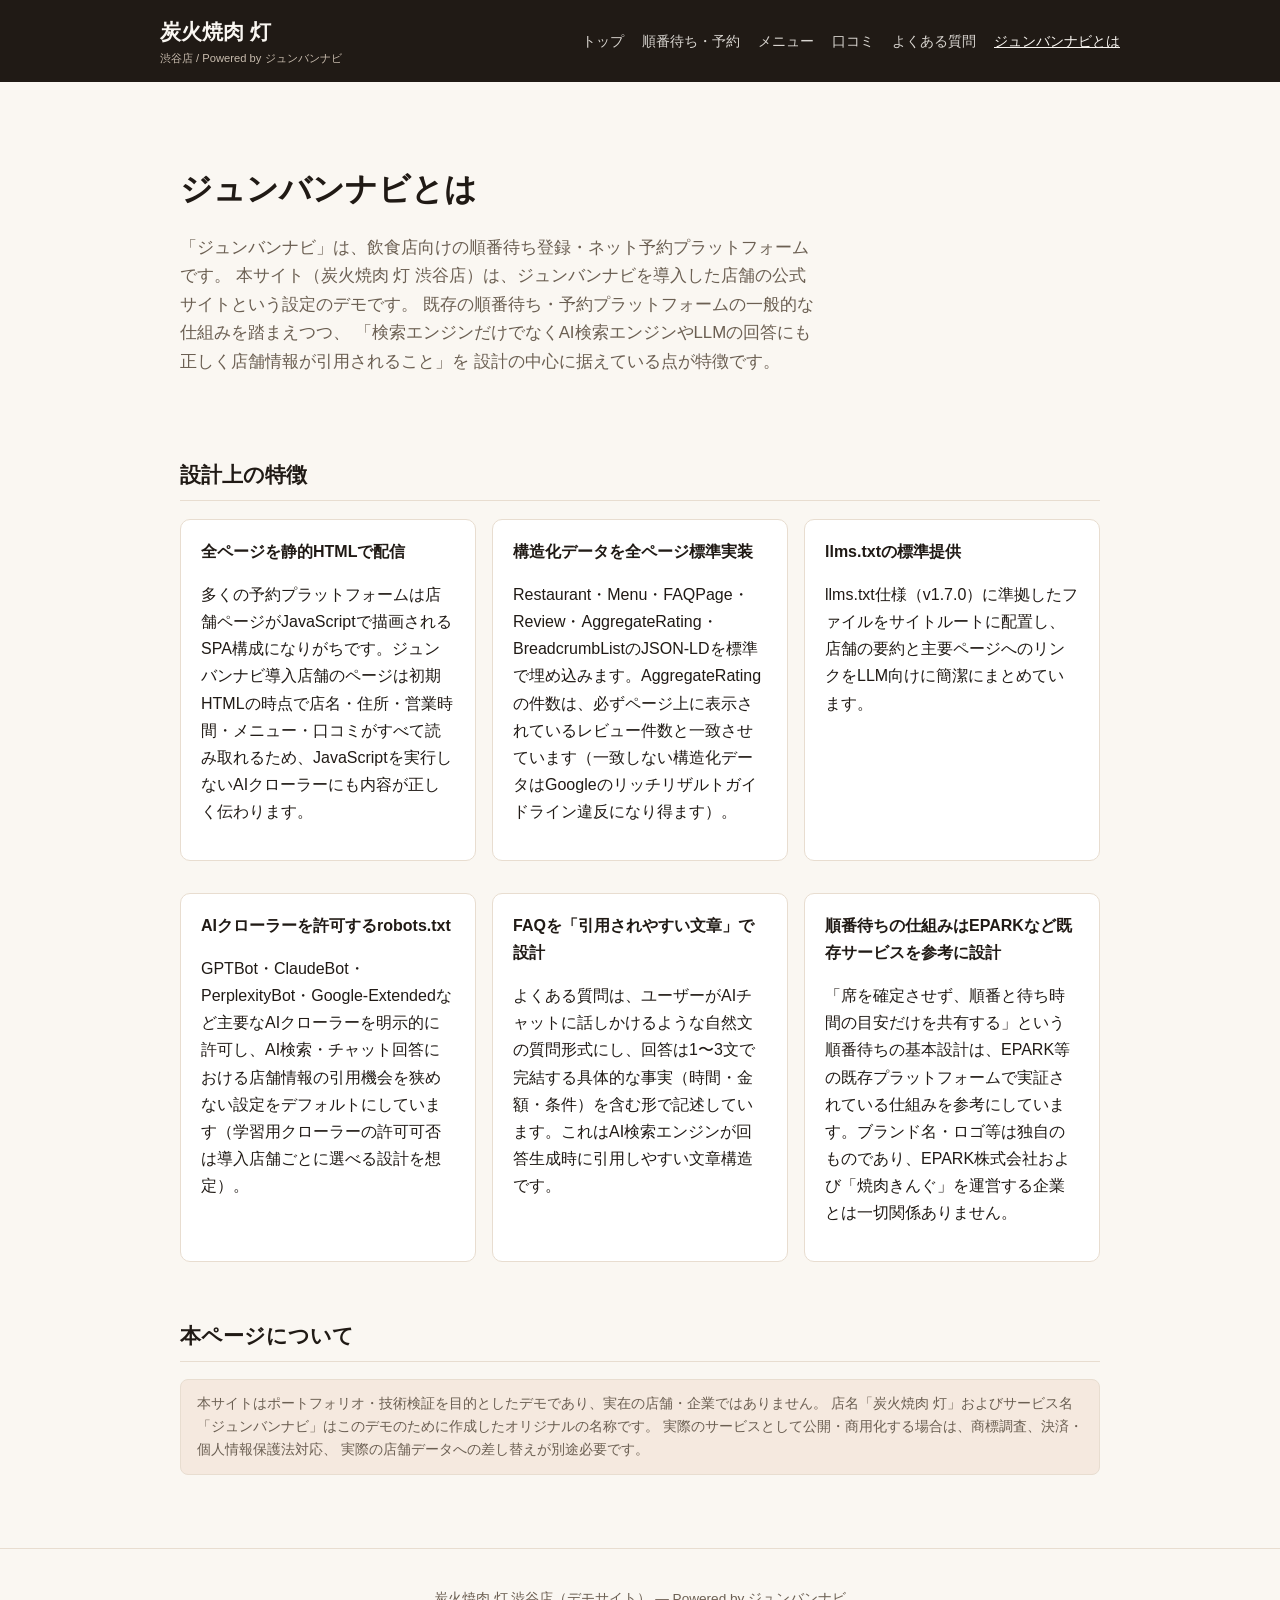
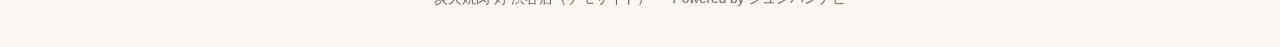
==== about-platform.html @ a7b63e20 "Initial commit: AIO/LLMO-optimized restaurant queue/reservation demo, researched from EPARK and Yaki" ====
<!DOCTYPE html>
<html lang="ja">
<head>
<meta charset="UTF-8" />
<title>ジュンバンナビとは｜飲食店向け順番待ち・予約プラットフォーム</title>
<meta name="description" content="ジュンバンナビは、順番待ち登録とネット予約をひとつにまとめた飲食店向けプラットフォームです。全ページに構造化データとllms.txtを標準実装し、Google検索だけでなくAI検索・LLMの回答にも店舗情報が正しく引用されることを重視しています。" />
<meta name="viewport" content="width=device-width, initial-scale=1" />
<link rel="canonical" href="https://example.com/king-epark-neo/about-platform.html" />
<link rel="stylesheet" href="assets/style.css" />
<script type="application/ld+json">
{
  "@context": "https://schema.org",
  "@type": "SoftwareApplication",
  "name": "ジュンバンナビ",
  "applicationCategory": "BusinessApplication",
  "operatingSystem": "Web",
  "description": "飲食店向けの順番待ち登録・ネット予約プラットフォーム。導入店舗のWebサイトに構造化データとllms.txtを標準実装し、検索エンジンとAI検索の両方からの発見性を高める。",
  "offers": {
    "@type": "Offer",
    "priceCurrency": "JPY",
    "price": "0",
    "description": "デモ版のため料金体系は未定（本ページはポートフォリオ用の概念実証です）"
  }
}
</script>
</head>
<body>
<header class="site-header">
  <div class="header-inner">
    <a class="brand" href="index.html">炭火焼肉 灯<span class="sub">渋谷店 / Powered by ジュンバンナビ</span></a>
    <nav class="main-nav">
      <a href="index.html">トップ</a>
      <a href="reserve.html">順番待ち・予約</a>
      <a href="menu.html">メニュー</a>
      <a href="reviews.html">口コミ</a>
      <a href="faq.html">よくある質問</a>
      <a href="about-platform.html" class="active">ジュンバンナビとは</a>
    </nav>
  </div>
</header>

<main>
  <section class="hero">
    <h1>ジュンバンナビとは</h1>
    <p class="lead">
      「ジュンバンナビ」は、飲食店向けの順番待ち登録・ネット予約プラットフォームです。
      本サイト（炭火焼肉 灯 渋谷店）は、ジュンバンナビを導入した店舗の公式サイトという設定のデモです。
      既存の順番待ち・予約プラットフォームの一般的な仕組みを踏まえつつ、
      「検索エンジンだけでなくAI検索エンジンやLLMの回答にも正しく店舗情報が引用されること」を
      設計の中心に据えている点が特徴です。
    </p>
  </section>

  <section id="differentiators">
    <h2>設計上の特徴</h2>
    <div class="card-grid">
      <div class="card">
        <strong>全ページを静的HTMLで配信</strong>
        <p>多くの予約プラットフォームは店舗ページがJavaScriptで描画されるSPA構成になりがちです。ジュンバンナビ導入店舗のページは初期HTMLの時点で店名・住所・営業時間・メニュー・口コミがすべて読み取れるため、JavaScriptを実行しないAIクローラーにも内容が正しく伝わります。</p>
      </div>
      <div class="card">
        <strong>構造化データを全ページ標準実装</strong>
        <p>Restaurant・Menu・FAQPage・Review・AggregateRating・BreadcrumbListのJSON-LDを標準で埋め込みます。AggregateRatingの件数は、必ずページ上に表示されているレビュー件数と一致させています（一致しない構造化データはGoogleのリッチリザルトガイドライン違反になり得ます）。</p>
      </div>
      <div class="card">
        <strong>llms.txtの標準提供</strong>
        <p>llms.txt仕様（v1.7.0）に準拠したファイルをサイトルートに配置し、店舗の要約と主要ページへのリンクをLLM向けに簡潔にまとめています。</p>
      </div>
      <div class="card">
        <strong>AIクローラーを許可するrobots.txt</strong>
        <p>GPTBot・ClaudeBot・PerplexityBot・Google-Extendedなど主要なAIクローラーを明示的に許可し、AI検索・チャット回答における店舗情報の引用機会を狭めない設定をデフォルトにしています（学習用クローラーの許可可否は導入店舗ごとに選べる設計を想定）。</p>
      </div>
      <div class="card">
        <strong>FAQを「引用されやすい文章」で設計</strong>
        <p>よくある質問は、ユーザーがAIチャットに話しかけるような自然文の質問形式にし、回答は1〜3文で完結する具体的な事実（時間・金額・条件）を含む形で記述しています。これはAI検索エンジンが回答生成時に引用しやすい文章構造です。</p>
      </div>
      <div class="card">
        <strong>順番待ちの仕組みはEPARKなど既存サービスを参考に設計</strong>
        <p>「席を確定させず、順番と待ち時間の目安だけを共有する」という順番待ちの基本設計は、EPARK等の既存プラットフォームで実証されている仕組みを参考にしています。ブランド名・ロゴ等は独自のものであり、EPARK株式会社および「焼肉きんぐ」を運営する企業とは一切関係ありません。</p>
      </div>
    </div>
  </section>

  <section id="disclaimer">
    <h2>本ページについて</h2>
    <p class="notice">
      本サイトはポートフォリオ・技術検証を目的としたデモであり、実在の店舗・企業ではありません。
      店名「炭火焼肉 灯」およびサービス名「ジュンバンナビ」はこのデモのために作成したオリジナルの名称です。
      実際のサービスとして公開・商用化する場合は、商標調査、決済・個人情報保護法対応、
      実際の店舗データへの差し替えが別途必要です。
    </p>
  </section>
</main>

<footer class="site-footer">
  <p>炭火焼肉 灯 渋谷店（デモサイト） — Powered by ジュンバンナビ</p>
</footer>

<script src="assets/app.js"></script>
</body>
</html>
---- assets/style.css ----
:root {
  color-scheme: light dark;
  --bg: #faf7f2;
  --fg: #201a15;
  --card-bg: #ffffff;
  --border: #e8ddd0;
  --accent: #c2410c;
  --accent-dark: #9a3412;
  --muted: #6b5f52;
  --header-bg: #201a15;
  --header-fg: #faf7f2;
}

@media (prefers-color-scheme: dark) {
  :root {
    --bg: #161311;
    --fg: #f2ece4;
    --card-bg: #211c18;
    --border: #3a322b;
    --muted: #b8ab9c;
    --header-bg: #0e0c0a;
    --header-fg: #f2ece4;
  }
}

* {
  box-sizing: border-box;
}

body {
  margin: 0;
  font-family: -apple-system, BlinkMacSystemFont, "Segoe UI", "Hiragino Kaku Gothic ProN", "Yu Gothic", sans-serif;
  background: var(--bg);
  color: var(--fg);
  line-height: 1.7;
}

a {
  color: var(--accent);
}

.site-header {
  background: var(--header-bg);
  color: var(--header-fg);
  padding: 14px 20px;
}

.site-header .header-inner {
  max-width: 960px;
  margin: 0 auto;
  display: flex;
  align-items: center;
  justify-content: space-between;
  flex-wrap: wrap;
  gap: 10px;
}

.brand {
  font-size: 1.3rem;
  font-weight: 700;
  color: var(--header-fg);
  text-decoration: none;
}

.brand .sub {
  display: block;
  font-size: 0.7rem;
  font-weight: 400;
  color: #c8bcae;
}

nav.main-nav {
  display: flex;
  gap: 18px;
  flex-wrap: wrap;
}

nav.main-nav a {
  color: var(--header-fg);
  text-decoration: none;
  font-size: 0.9rem;
  opacity: 0.85;
}

nav.main-nav a:hover,
nav.main-nav a.active {
  opacity: 1;
  text-decoration: underline;
}

main {
  max-width: 960px;
  margin: 0 auto;
  padding: 0 20px 60px;
}

.hero {
  padding: 40px 0 24px;
}

.hero h1 {
  font-size: 2rem;
  margin: 0 0 8px;
}

.hero .lead {
  color: var(--muted);
  font-size: 1.05rem;
  max-width: 640px;
}

.cta-row {
  display: flex;
  gap: 12px;
  margin-top: 20px;
  flex-wrap: wrap;
}

.btn {
  display: inline-block;
  padding: 12px 24px;
  border-radius: 8px;
  text-decoration: none;
  font-weight: 600;
  font-size: 0.95rem;
}

.btn-primary {
  background: var(--accent);
  color: #fff;
}

.btn-primary:hover {
  background: var(--accent-dark);
}

.btn-secondary {
  background: transparent;
  color: var(--fg);
  border: 1px solid var(--border);
}

section {
  margin-top: 40px;
}

h2 {
  font-size: 1.3rem;
  border-bottom: 1px solid var(--border);
  padding-bottom: 8px;
}

.card {
  background: var(--card-bg);
  border: 1px solid var(--border);
  border-radius: 10px;
  padding: 18px 20px;
  margin-bottom: 16px;
}

.card-grid {
  display: grid;
  grid-template-columns: repeat(auto-fit, minmax(220px, 1fr));
  gap: 16px;
}

.wait-status {
  display: flex;
  align-items: center;
  gap: 16px;
  flex-wrap: wrap;
}

.wait-status .wait-number {
  font-size: 2.4rem;
  font-weight: 700;
  color: var(--accent);
}

.wait-status .wait-label {
  color: var(--muted);
  font-size: 0.9rem;
}

table {
  width: 100%;
  border-collapse: collapse;
  font-size: 0.92rem;
}

th,
td {
  text-align: left;
  padding: 10px 8px;
  border-bottom: 1px solid var(--border);
}

.badge {
  display: inline-block;
  background: rgba(194, 65, 12, 0.12);
  color: var(--accent);
  border-radius: 999px;
  padding: 2px 10px;
  font-size: 0.75rem;
}

.faq-item {
  margin-bottom: 20px;
}

.faq-item h3 {
  font-size: 1.02rem;
  margin-bottom: 6px;
}

.faq-item p {
  margin: 0;
  color: var(--fg);
}

.review-card .stars {
  color: #f59f00;
  font-size: 1rem;
}

.review-card .review-meta {
  color: var(--muted);
  font-size: 0.85rem;
  margin-bottom: 6px;
}

form.review-form {
  display: grid;
  gap: 10px;
  max-width: 480px;
}

form.review-form input,
form.review-form textarea,
form.review-form select {
  padding: 8px 10px;
  border-radius: 6px;
  border: 1px solid var(--border);
  background: var(--card-bg);
  color: var(--fg);
  font-family: inherit;
}

.site-footer {
  border-top: 1px solid var(--border);
  padding: 24px 20px;
  color: var(--muted);
  font-size: 0.85rem;
  text-align: center;
}

.notice {
  background: rgba(194, 65, 12, 0.08);
  border: 1px solid var(--border);
  border-radius: 8px;
  padding: 12px 16px;
  font-size: 0.85rem;
  color: var(--muted);
}
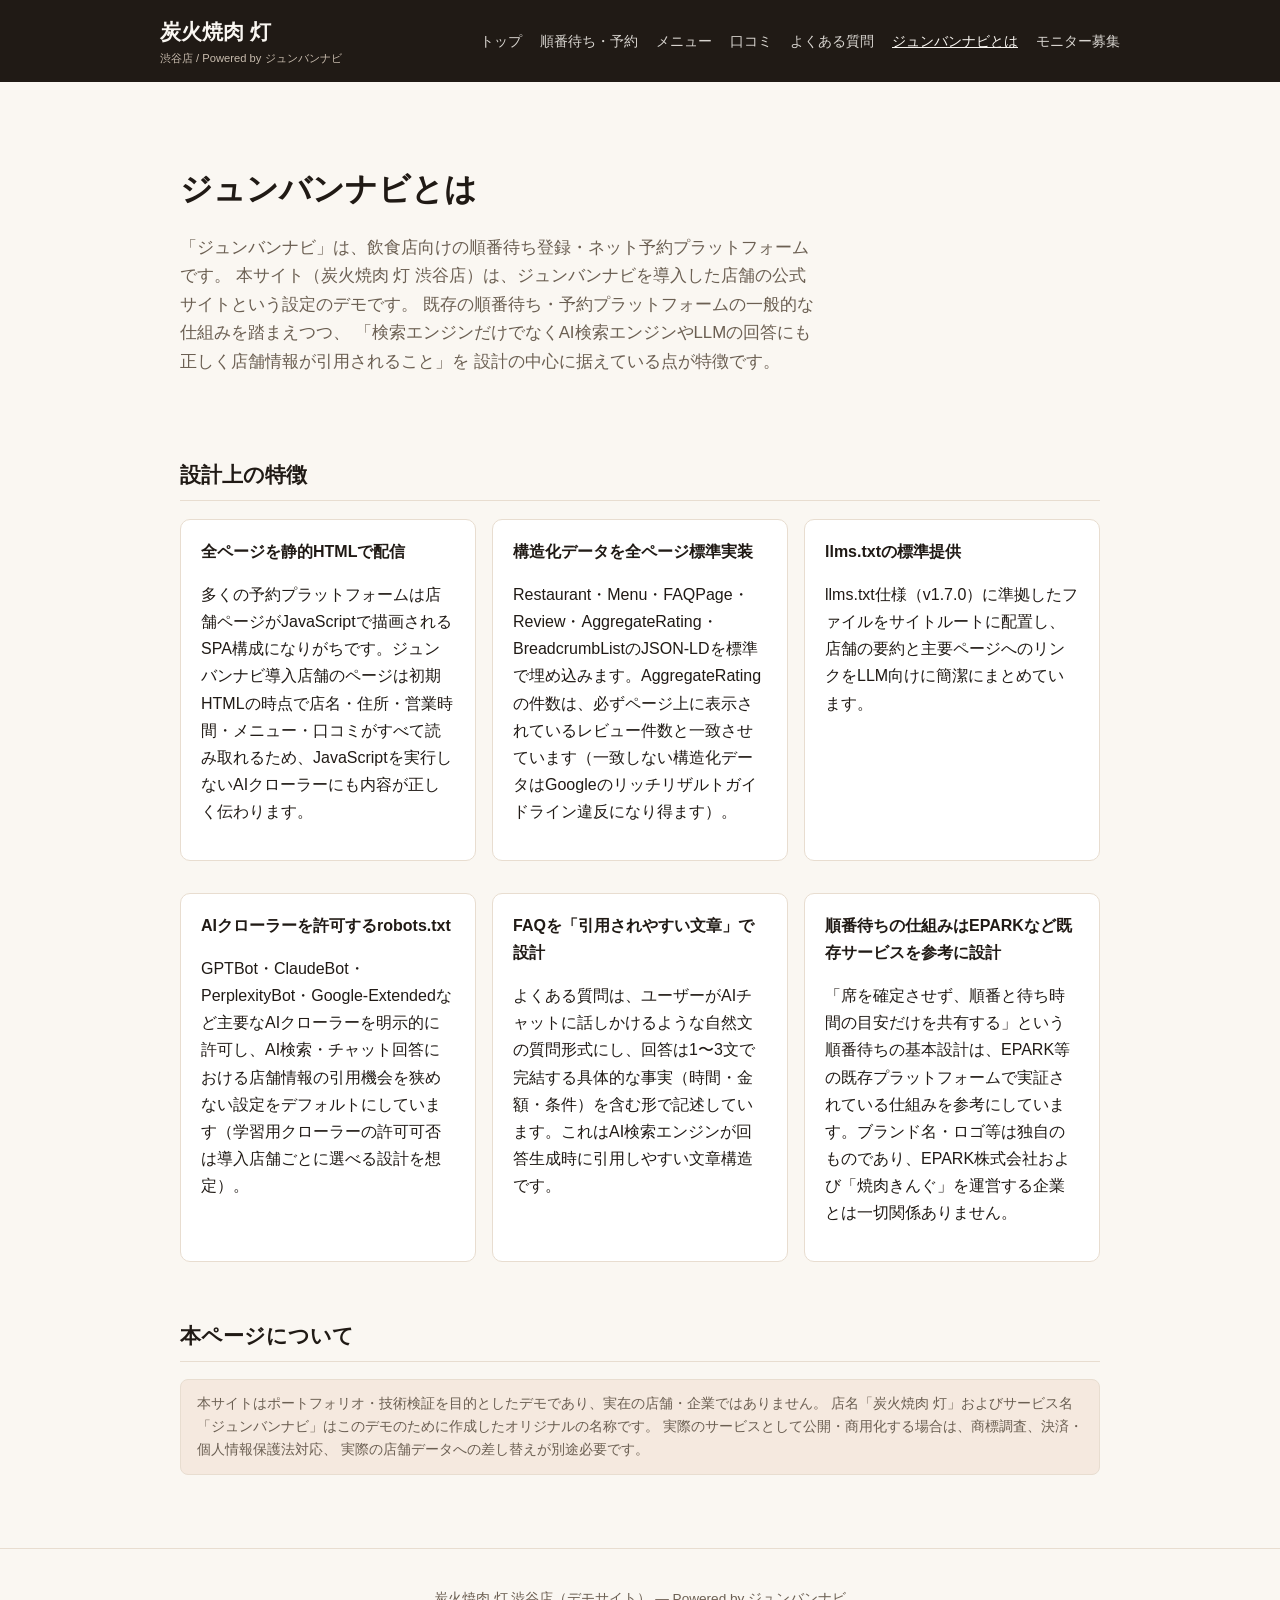
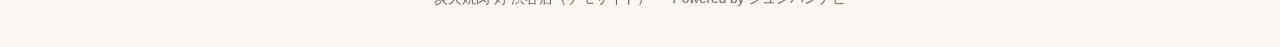
==== commit 21a59acd: "Add Phase 1 monitor recruitment page, terms draft, and execution checklist" ====
--- a/about-platform.html
+++ b/about-platform.html
@@ -5,7 +5,7 @@
 <title>ジュンバンナビとは｜飲食店向け順番待ち・予約プラットフォーム</title>
 <meta name="description" content="ジュンバンナビは、順番待ち登録とネット予約をひとつにまとめた飲食店向けプラットフォームです。全ページに構造化データとllms.txtを標準実装し、Google検索だけでなくAI検索・LLMの回答にも店舗情報が正しく引用されることを重視しています。" />
 <meta name="viewport" content="width=device-width, initial-scale=1" />
-<link rel="canonical" href="https://example.com/king-epark-neo/about-platform.html" />
+<link rel="canonical" href="https://junbannavi.com/about-platform.html" />
 <link rel="stylesheet" href="assets/style.css" />
 <script type="application/ld+json">
 {
@@ -35,6 +35,7 @@
       <a href="reviews.html">口コミ</a>
       <a href="faq.html">よくある質問</a>
       <a href="about-platform.html" class="active">ジュンバンナビとは</a>
+      <a href="monitor.html">モニター募集</a>
     </nav>
   </div>
 </header>
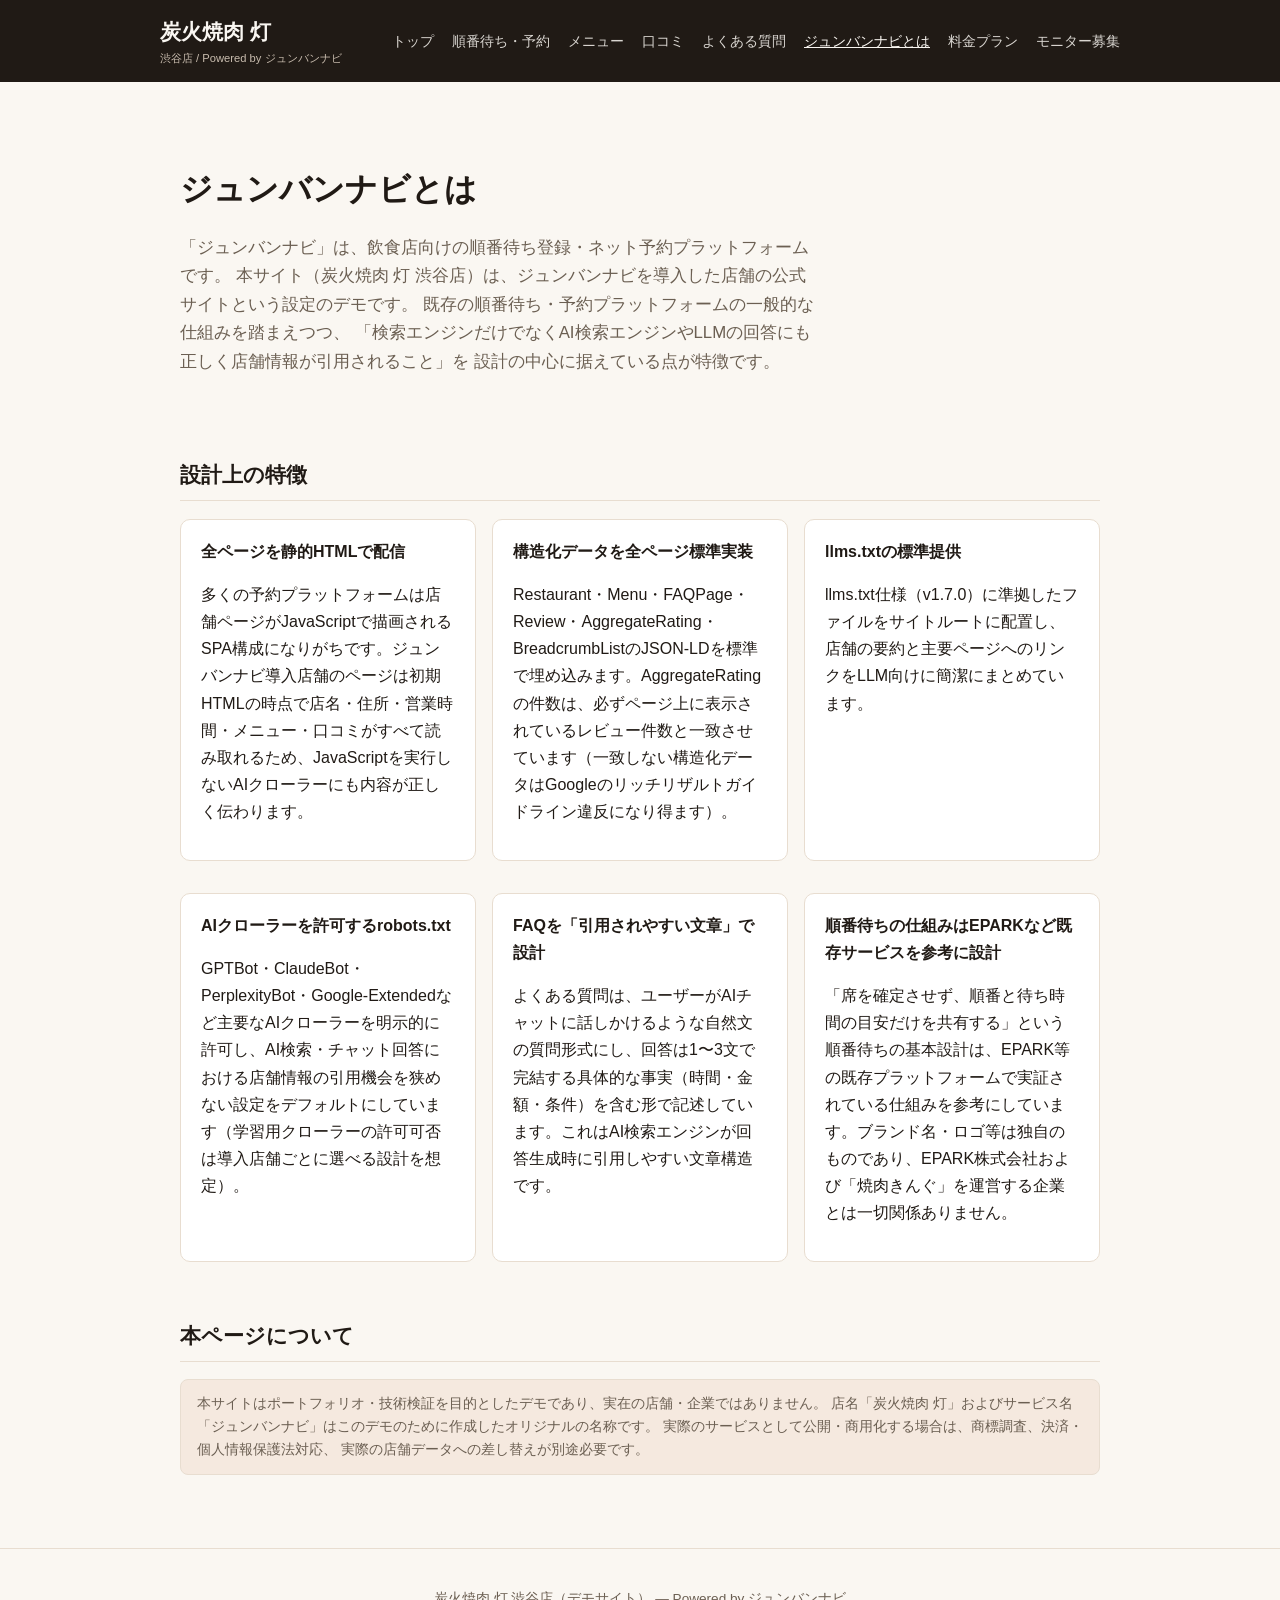
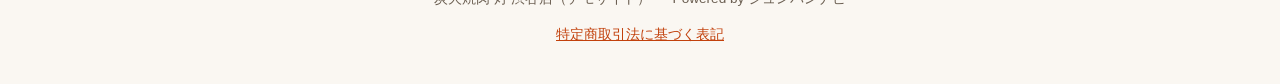
==== commit 8b08fc1b: "Add Phase 2 groundwork: pricing page and tokushoho (legal disclosure) template" ====
--- a/about-platform.html
+++ b/about-platform.html
@@ -35,6 +35,7 @@
       <a href="reviews.html">口コミ</a>
       <a href="faq.html">よくある質問</a>
       <a href="about-platform.html" class="active">ジュンバンナビとは</a>
+      <a href="pricing.html">料金プラン</a>
       <a href="monitor.html">モニター募集</a>
     </nav>
   </div>
@@ -95,6 +96,7 @@
 
 <footer class="site-footer">
   <p>炭火焼肉 灯 渋谷店（デモサイト） — Powered by ジュンバンナビ</p>
+  <p><a href="tokushoho.html">特定商取引法に基づく表記</a></p>
 </footer>
 
 <script src="assets/app.js"></script>
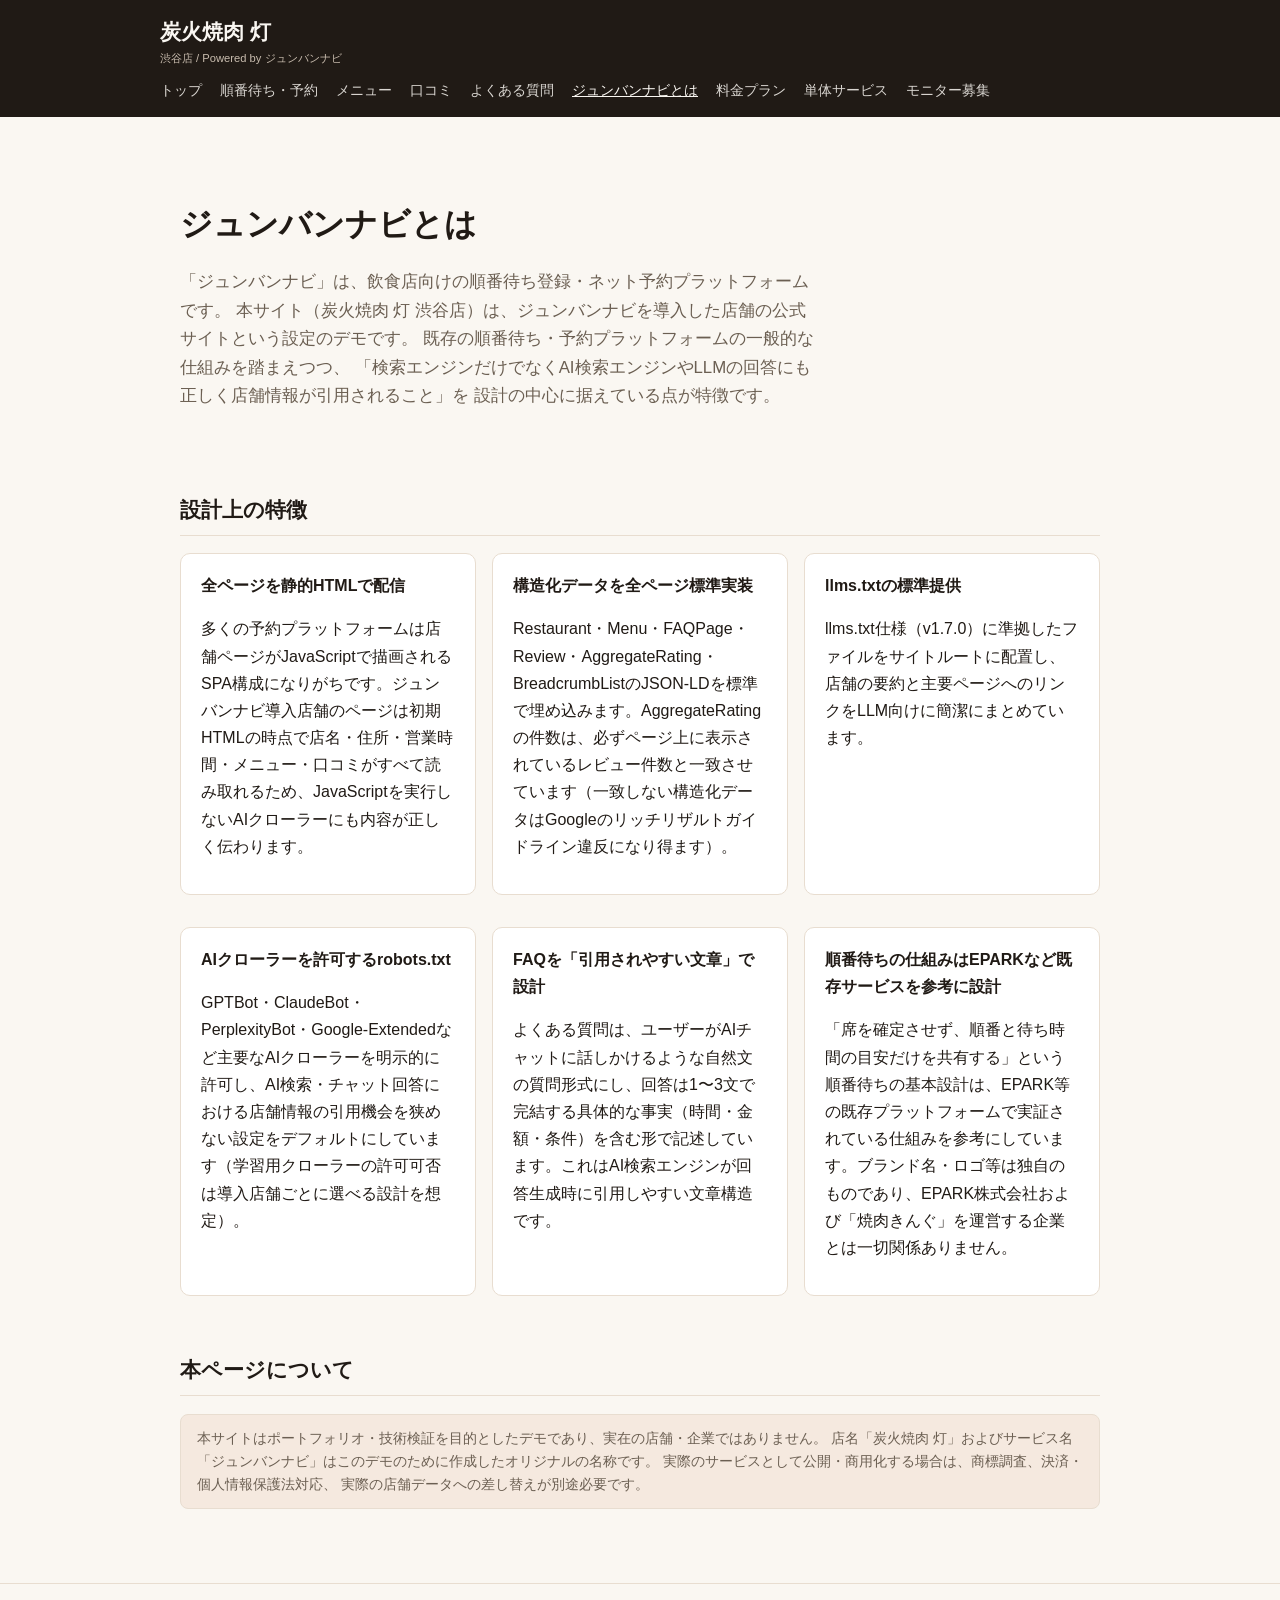
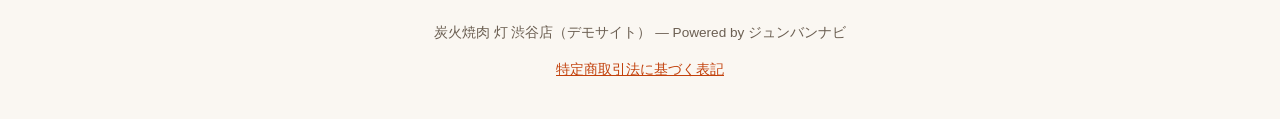
==== commit 2aa7448e: "Add Phase 3 groundwork: standalone AIO/LLMO package and monthly AI search report services" ====
--- a/about-platform.html
+++ b/about-platform.html
@@ -36,6 +36,7 @@
       <a href="faq.html">よくある質問</a>
       <a href="about-platform.html" class="active">ジュンバンナビとは</a>
       <a href="pricing.html">料金プラン</a>
+      <a href="services.html">単体サービス</a>
       <a href="monitor.html">モニター募集</a>
     </nav>
   </div>
